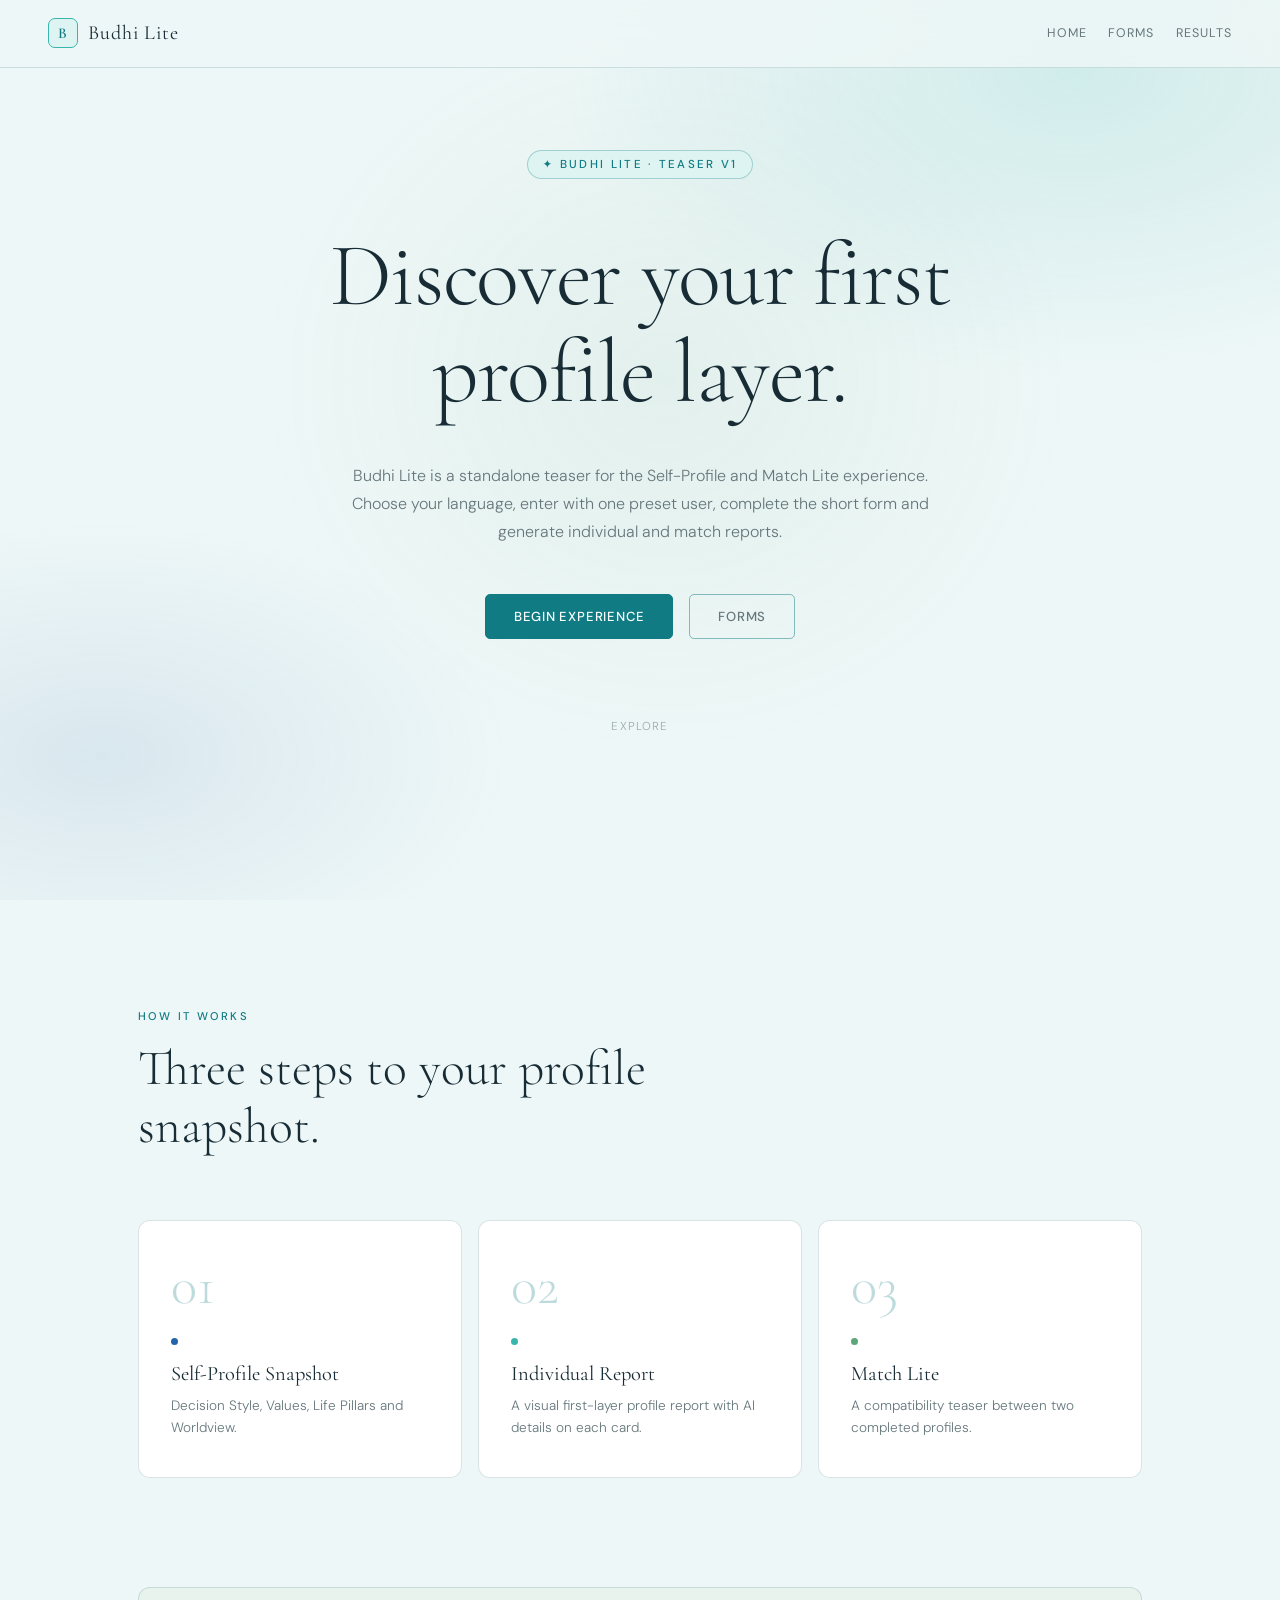
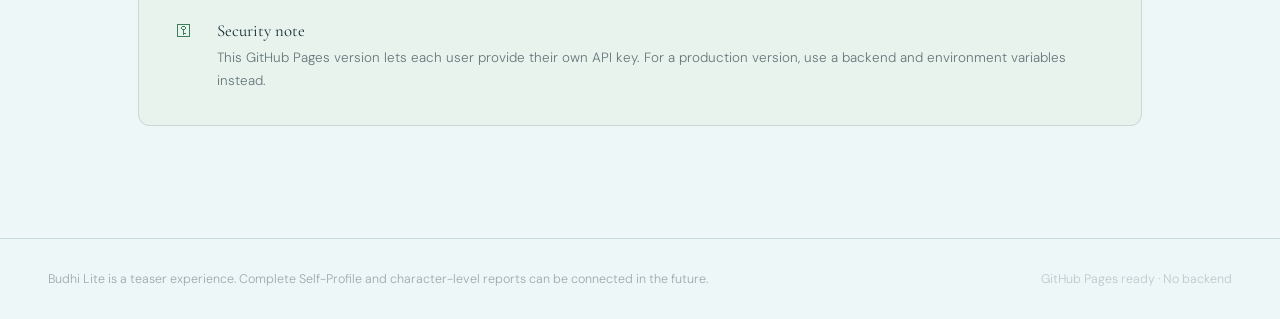
==== dashboard.html @ 40781c6e "Add files via upload" ====
<!DOCTYPE html>
<html lang="en">
<head>
  <meta charset="UTF-8" />
  <meta name="viewport" content="width=device-width, initial-scale=1.0" />
  <title>Budhi Lite | Dashboard</title>
  <link rel="preconnect" href="https://fonts.googleapis.com">
  <link rel="preconnect" href="https://fonts.gstatic.com" crossorigin>
  <link href="https://fonts.googleapis.com/css2?family=Cormorant+Garamond:ital,wght@0,300;0,400;0,600;1,300;1,400&family=DM+Sans:wght@300;400;500;600&display=swap" rel="stylesheet">
  <link rel="stylesheet" href="./css/styles.css" />
</head>
<body>
  <header class="topbar">
    <a class="brand" href="./dashboard.html"><span class="brand-mark">B</span><span>Budhi Lite</span></a>
    <nav class="nav">
      <span class="tag" data-session-user></span>
      <a href="./dashboard.html" data-i18n="dashboard">Dashboard</a>
      <a href="./forms.html" data-i18n="forms">Forms</a>
      <a href="./results.html" data-i18n="results">Results</a>
      <a href="./results.html#match" data-i18n="match">Match</a>
      <button class="btn" data-clear-key data-i18n="clearApiKeyShort">Clear key</button>
      <button class="btn" data-logout data-i18n="logout">Logout</button>
    </nav>
  </header>

  <main class="page">
    <section class="hero dashboard-hero">
      <div class="hero-top">
        <div>
          <div class="eyebrow">✦ Budhi Lite</div>
          <h1 data-i18n="dashboardTitle">Your logged area</h1>
          <p data-i18n="dashboardSubtitle">Start a new Profile Snapshot, review individual results, or generate a Match Lite with another completed profile.</p>
        </div>
        <aside class="hero-badge-card">
          <span class="badge-title" data-i18n="sessionStatus">Session</span>
          <strong id="dashboardUserName">—</strong>
          <span id="dashboardKeyState">—</span>
        </aside>
      </div>
    </section>

    <section class="dashboard-grid">
      <article class="dashboard-card primary-card">
        <div class="dashboard-card-top">
          <span class="dashboard-icon teal">◇</span>
          <span class="tiny-pill" data-i18n="firstStep">First step</span>
        </div>
        <h2 data-i18n="dashboardFormTitle">Answer the Snapshot Form</h2>
        <p data-i18n="dashboardFormText">Complete one question at a time and generate the deterministic first-layer profile.</p>
        <a class="btn primary" href="./forms.html" data-i18n="openForm">Open form</a>
      </article>

      <article class="dashboard-card">
        <div class="dashboard-card-top">
          <span class="dashboard-icon blue">◎</span>
          <span class="tiny-pill" id="profileStatusPill">—</span>
        </div>
        <h2 data-i18n="dashboardResultsTitle">Individual Results</h2>
        <p data-i18n="dashboardResultsText">View the user’s report and click the four main cards for AI details.</p>
        <a class="btn ghost" href="./results.html" data-i18n="openResults">Open results</a>
      </article>

      <article class="dashboard-card">
        <div class="dashboard-card-top">
          <span class="dashboard-icon green">↔</span>
          <span class="tiny-pill" data-i18n="requiresProfiles">Requires profiles</span>
        </div>
        <h2 data-i18n="dashboardMatchTitle">Match Lite</h2>
        <p data-i18n="dashboardMatchText">Compare the current user with another completed profile saved online.</p>
        <a class="btn ghost" href="./results.html#match" data-i18n="openMatch">Open match</a>
      </article>
    </section>

    <section class="note-section dashboard-note-section">
      <div class="note-card">
        <span class="note-icon">⚿</span>
        <div>
          <p class="note-title" data-i18n="dashboardNoteTitle">Session-based teaser</p>
          <p class="note-body" data-i18n="dashboardNoteBody">Profiles and matches are saved online in Supabase. The OpenAI API key, when provided, stays only in sessionStorage and is not saved with the profile.</p>
        </div>
      </div>
    </section>
  </main>

  <script src="./js/i18n.js"></script>
  <script src="./js/users.js"></script>
  <script src="./js/session.js"></script>
  <script src="./js/supabase_client.js"></script>
  <script src="./js/storage.js"></script>
  <script src="./js/dashboard.js"></script>
</body>
</html>
---- css/styles.css ----
/* Budhi Lite V1 — refined public teaser style
   Palette adapted from the reference layout using blue, green and turquoise tones. */

*, *::before, *::after { box-sizing: border-box; margin: 0; padding: 0; }

:root {
  --bg: #eef7f7;
  --bg-surface: #f7fbfb;
  --bg-card: #ffffff;

  --teal: #38b6ad;
  --teal-deep: #117b83;
  --teal-soft: #ddf4f2;

  --blue: #2364aa;
  --blue-deep: #123b68;
  --blue-soft: #e6f0fb;

  --green: #5ca67a;
  --green-deep: #3f7c5b;
  --green-soft: #e7f3ec;

  --amber: #c99a2e;
  --amber-deep: #91690f;
  --amber-soft: #fff4da;

  --text-main: #182c35;
  --text-muted: #66777c;
  --text-dim: #9aa9ad;

  --border: rgba(25, 88, 102, 0.16);
  --border-mid: rgba(17, 123, 131, 0.30);
  --border-strong: rgba(17, 123, 131, 0.48);

  --radius-sm: 8px;
  --radius: 12px;
  --radius-lg: 18px;
  --shadow-soft: 0 8px 30px rgba(18, 59, 104, 0.07);
  --shadow-card: 0 12px 42px rgba(18, 59, 104, 0.10);
}

html, body {
  min-height: 100%;
  background: var(--bg);
  color: var(--text-main);
  font-family: 'DM Sans', Inter, system-ui, -apple-system, BlinkMacSystemFont, "Segoe UI", sans-serif;
  font-weight: 300;
  overflow-x: hidden;
}

body::before {
  content: '';
  position: fixed;
  inset: 0;
  background:
    radial-gradient(ellipse 65% 55% at 84% 8%, rgba(56, 182, 173, 0.16) 0%, transparent 62%),
    radial-gradient(ellipse 55% 45% at 8% 84%, rgba(35, 100, 170, 0.10) 0%, transparent 58%),
    radial-gradient(ellipse 44% 58% at 52% 42%, rgba(92, 166, 122, 0.08) 0%, transparent 72%);
  pointer-events: none;
  z-index: 0;
}

body.modal-open { overflow: hidden; }

a { color: inherit; text-decoration: none; }
button, input, select { font: inherit; }
button { cursor: pointer; }

/* ────────────────────────────────
   Global layout
──────────────────────────────── */
.page {
  position: relative;
  z-index: 1;
  width: min(1120px, calc(100% - 40px));
  margin: 0 auto;
  padding: 6.6rem 0 4.5rem;
}

.topbar {
  position: fixed;
  top: 0;
  left: 0;
  right: 0;
  z-index: 100;
  display: flex;
  align-items: center;
  justify-content: space-between;
  gap: 1rem;
  padding: 1.15rem 3rem;
  background: rgba(238, 247, 247, 0.82);
  backdrop-filter: blur(20px);
  border-bottom: 0.5px solid var(--border);
}

.brand {
  display: flex;
  align-items: center;
  gap: 0.65rem;
  color: var(--text-main);
  font-family: 'Cormorant Garamond', Georgia, serif;
  font-size: 1.25rem;
  font-weight: 400;
  letter-spacing: 0.04em;
}

.brand-mark {
  width: 30px;
  height: 30px;
  border: 1px solid var(--teal);
  border-radius: 7px;
  display: grid;
  place-items: center;
  color: var(--teal-deep);
  background: var(--teal-soft);
  font-family: 'Cormorant Garamond', Georgia, serif;
  font-size: 0.94rem;
  font-weight: 600;
  flex: 0 0 auto;
}

.nav {
  display: flex;
  gap: 1.35rem;
  align-items: center;
  flex-wrap: wrap;
}

.nav a, .nav button {
  text-decoration: none;
  color: var(--text-muted);
  background: transparent;
  border: none;
  font-size: 0.78rem;
  font-weight: 400;
  letter-spacing: 0.08em;
  text-transform: uppercase;
  transition: color 0.2s ease;
}

.nav a:hover, .nav button:hover { color: var(--teal-deep); }

.nav .tag {
  border-color: var(--border-mid);
  background: var(--bg-card);
  color: var(--teal-deep);
}

/* ────────────────────────────────
   Buttons and controls
──────────────────────────────── */
.btn, .btn-primary, .btn-ghost {
  border-radius: 5px;
  border: 0.5px solid transparent;
  padding: 0.82rem 1.75rem;
  font-size: 0.82rem;
  font-weight: 500;
  letter-spacing: 0.06em;
  text-transform: uppercase;
  transition: transform 0.16s ease, background 0.2s ease, border-color 0.2s ease, color 0.2s ease;
}

.btn.primary, .btn-primary {
  background: var(--teal-deep);
  color: #fbffff;
  border-color: var(--teal-deep);
}

.btn.primary:hover, .btn-primary:hover {
  background: var(--teal);
  border-color: var(--teal);
  transform: translateY(-1px);
}

.btn.blue {
  background: var(--blue);
  color: #fff;
  border-color: var(--blue);
}

.btn.ghost, .btn-ghost, .btn:not(.primary):not(.blue) {
  background: transparent;
  color: var(--text-muted);
  border-color: var(--border-strong);
}

.btn.ghost:hover, .btn-ghost:hover, .btn:not(.primary):not(.blue):hover {
  border-color: var(--teal);
  color: var(--teal-deep);
}

.btn:disabled { opacity: 0.5; cursor: not-allowed; }

select, input[type="text"], input[type="password"] {
  width: 100%;
  background: var(--bg-surface);
  border: 0.5px solid var(--border);
  border-radius: 7px;
  color: var(--text-main);
  font-size: 0.88rem;
  font-weight: 300;
  padding: 0.78rem 0.92rem;
  outline: none;
  transition: border-color 0.2s ease, background 0.2s ease;
}

select:focus, input[type="text"]:focus, input[type="password"]:focus {
  border-color: var(--teal);
  background: #fff;
}

input::placeholder { color: var(--text-dim); }
select option { background: #fff; color: var(--text-main); }

.field { display: grid; gap: 0.55rem; }
.field label {
  color: var(--text-muted);
  font-size: 0.72rem;
  font-weight: 500;
  letter-spacing: 0.10em;
  text-transform: uppercase;
}

.api-label-row {
  display: flex;
  align-items: center;
  gap: 0.6rem;
  justify-content: space-between;
}

.actions-row, .footer-actions {
  display: flex;
  gap: 0.75rem;
  flex-wrap: wrap;
  align-items: center;
}
.align-end { justify-content: end; }
.hidden { display: none !important; }

/* ────────────────────────────────
   Home / landing
──────────────────────────────── */
.landing-hero {
  position: relative;
  z-index: 1;
  min-height: 100vh;
  display: flex;
  flex-direction: column;
  align-items: center;
  justify-content: center;
  text-align: center;
  padding: 8rem 2rem 6rem;
}

.eyebrow {
  display: inline-block;
  font-size: 0.72rem;
  font-weight: 500;
  letter-spacing: 0.20em;
  text-transform: uppercase;
  color: var(--teal-deep);
  background: var(--teal-soft);
  border: 0.5px solid var(--border-mid);
  padding: 0.36rem 0.92rem;
  border-radius: 999px;
  margin-bottom: 2.3rem;
}

.hero-title {
  font-family: 'Cormorant Garamond', Georgia, serif;
  font-size: clamp(3rem, 7vw, 5.6rem);
  font-weight: 300;
  line-height: 1.08;
  letter-spacing: -0.015em;
  color: var(--text-main);
  max-width: 860px;
}

.hero-title em { color: var(--teal-deep); font-style: italic; }

.hero-sub {
  margin: 1.8rem auto 0;
  font-size: 1rem;
  line-height: 1.75;
  color: var(--text-muted);
  max-width: 580px;
}

.hero-actions {
  margin-top: 3rem;
  display: flex;
  gap: 1rem;
  align-items: center;
  justify-content: center;
  flex-wrap: wrap;
}

.scroll-hint {
  margin-top: 5rem;
  display: flex;
  flex-direction: column;
  align-items: center;
  gap: 0.5rem;
  color: var(--text-dim);
  font-size: 0.72rem;
  letter-spacing: 0.1em;
  text-transform: uppercase;
}

.scroll-line {
  width: 0.5px;
  height: 40px;
  background: linear-gradient(to bottom, var(--teal), transparent);
  animation: scrollPulse 2s ease-in-out infinite;
}

.flow-section {
  position: relative;
  z-index: 1;
  padding: 6.8rem 3rem;
  max-width: 1100px;
  margin: 0 auto;
}

.section-label {
  font-size: 0.70rem;
  font-weight: 500;
  letter-spacing: 0.20em;
  text-transform: uppercase;
  color: var(--teal-deep);
  margin-bottom: 1rem;
}

.flow-heading {
  font-family: 'Cormorant Garamond', Georgia, serif;
  font-size: clamp(2.05rem, 4vw, 3.1rem);
  font-weight: 300;
  color: var(--text-main);
  max-width: 560px;
  line-height: 1.18;
  margin-bottom: 4rem;
}

.flow-grid {
  display: grid;
  grid-template-columns: repeat(3, 1fr);
  gap: 1rem;
}

.flow-card {
  background: var(--bg-card);
  border: 0.5px solid var(--border);
  border-radius: var(--radius);
  padding: 2.4rem 2rem;
  transition: border-color 0.25s ease, box-shadow 0.25s ease, transform 0.25s ease;
}

.flow-card:hover {
  border-color: var(--border-mid);
  box-shadow: var(--shadow-soft);
  transform: translateY(-2px);
}

.flow-number {
  font-family: 'Cormorant Garamond', Georgia, serif;
  font-size: 3.4rem;
  font-weight: 300;
  color: rgba(17, 123, 131, 0.28);
  line-height: 1;
  margin-bottom: 1.5rem;
  transition: color 0.25s ease;
}
.flow-card:hover .flow-number { color: var(--teal); }

.flow-dot { width: 7px; height: 7px; border-radius: 50%; margin-bottom: 1rem; }
.flow-dot.blue, .dot.blue, .blue { background: var(--blue); }
.flow-dot.teal, .dot.teal, .teal { background: var(--teal); }
.flow-dot.green, .dot.green, .green { background: var(--green); }
.flow-dot.amber, .dot.gold, .gold { background: var(--amber); }
.flow-dot.purple, .dot.purple, .purple { background: var(--teal-deep); }
.dot.navy, .navy { background: var(--blue-deep); }

.flow-title {
  font-family: 'Cormorant Garamond', Georgia, serif;
  font-size: 1.28rem;
  font-weight: 400;
  color: var(--text-main);
  margin-bottom: 0.6rem;
}

.flow-desc {
  color: var(--text-muted);
  font-size: 0.85rem;
  line-height: 1.6;
}

.note-section {
  position: relative;
  z-index: 1;
  padding: 0 3rem 7rem;
  max-width: 1100px;
  margin: 0 auto;
}

.note-card, .security-note {
  border: 0.5px solid var(--border);
  border-radius: var(--radius);
  padding: 2rem 2.3rem;
  display: flex;
  gap: 1.6rem;
  align-items: flex-start;
  background: var(--green-soft);
}

.security-note { margin-top: 1.6rem; display: block; }

.note-icon { color: var(--green-deep); flex: 0 0 auto; }
.note-title, .security-note strong {
  font-family: 'Cormorant Garamond', Georgia, serif;
  font-size: 1.05rem;
  font-weight: 400;
  color: var(--text-main);
  margin-bottom: 0.4rem;
  display: block;
}
.note-body, .security-note p {
  color: var(--text-muted);
  font-size: 0.84rem;
  line-height: 1.7;
}

.footer, .footer-note {
  position: relative;
  z-index: 1;
  border-top: 0.5px solid var(--border);
  padding: 2rem 3rem;
  display: flex;
  align-items: center;
  justify-content: space-between;
  color: var(--text-dim);
  font-size: 0.78rem;
  font-weight: 300;
}

.footer-note {
  width: min(1120px, calc(100% - 40px));
  margin: 2rem auto 0;
  justify-content: center;
  text-align: center;
}

/* ────────────────────────────────
   Modal / login
──────────────────────────────── */
.modal-overlay {
  position: fixed;
  inset: 0;
  z-index: 200;
  background: rgba(24, 44, 53, 0.35);
  backdrop-filter: blur(10px);
  display: flex;
  align-items: center;
  justify-content: center;
  padding: 2rem;
  opacity: 0;
  pointer-events: none;
  transition: opacity 0.3s ease;
}
.modal-overlay.open { opacity: 1; pointer-events: all; }

.modal {
  background: var(--bg-card);
  border: 0.5px solid var(--border-mid);
  border-radius: 16px;
  padding: 2.4rem;
  width: 100%;
  max-width: 500px;
  max-height: 90vh;
  overflow-y: auto;
  transform: translateY(16px) scale(0.98);
  transition: transform 0.3s ease;
  box-shadow: 0 24px 80px rgba(18, 59, 104, 0.22);
}
.modal-overlay.open .modal { transform: translateY(0) scale(1); }

.modal-header {
  display: flex;
  align-items: flex-start;
  justify-content: space-between;
  margin-bottom: 2rem;
  gap: 1rem;
}

.modal-title {
  font-family: 'Cormorant Garamond', Georgia, serif;
  font-size: 1.65rem;
  font-weight: 300;
  line-height: 1.2;
  color: var(--text-main);
}
.modal-subtitle { color: var(--text-muted); font-size: 0.8rem; margin-top: 0.3rem; }
.modal-close {
  background: none;
  border: none;
  color: var(--text-dim);
  font-size: 1.1rem;
  padding: 0.2rem 0.4rem;
  line-height: 1;
}
.modal-close:hover { color: var(--teal-deep); }
.modal-divider { height: 0.5px; background: var(--border); margin: 1.45rem 0; }
.modal-actions { display: flex; gap: 0.75rem; margin-top: 1.6rem; }
.modal-actions .btn-primary { flex: 1; }
.field-note, #loginStatus, .status-line {
  color: var(--text-dim);
  font-size: 0.73rem;
  line-height: 1.5;
  font-weight: 300;
}
.tiny-pill {
  display: inline-flex;
  align-items: center;
  padding: 0.18rem 0.55rem;
  border-radius: 999px;
  color: var(--blue-deep);
  background: var(--blue-soft);
  border: 0.5px solid rgba(35, 100, 170, 0.25);
  font-size: 0.63rem;
  font-weight: 500;
  letter-spacing: 0.06em;
  text-transform: uppercase;
}

/* ────────────────────────────────
   Internal hero/cards/grid
──────────────────────────────── */
.hero {
  position: relative;
  overflow: hidden;
  background: linear-gradient(135deg, rgba(17,123,131,0.95), rgba(18,59,104,0.97));
  color: #fff;
  border-radius: 18px;
  padding: 2.4rem;
  box-shadow: var(--shadow-card);
  border: 0.5px solid rgba(255,255,255,0.16);
}
.hero::after {
  content: '';
  position: absolute;
  width: 340px;
  height: 340px;
  right: -120px;
  top: -140px;
  background: rgba(255,255,255,0.09);
  border-radius: 50%;
}
.hero-top {
  position: relative;
  z-index: 1;
  display: flex;
  align-items: flex-start;
  justify-content: space-between;
  gap: 1.6rem;
}
.hero h1, h1 {
  font-family: 'Cormorant Garamond', Georgia, serif;
  font-size: clamp(2.45rem, 5vw, 4rem);
  font-weight: 300;
  line-height: 1.08;
  color: inherit;
  margin: 0.8rem 0 0.7rem;
}
.hero p { color: rgba(255,255,255,0.78); line-height: 1.65; max-width: 780px; }
.hero .eyebrow { background: rgba(255,255,255,0.13); color: rgba(255,255,255,0.9); border-color: rgba(255,255,255,0.18); margin-bottom: 0; }

.hero-badge-card, .score-card {
  min-width: 230px;
  background: rgba(255,255,255,0.96);
  color: var(--text-main);
  border-radius: 16px;
  padding: 1.3rem;
  box-shadow: 0 18px 42px rgba(0,0,0,0.16);
}
.hero-badge-card { display: grid; gap: 0.45rem; }
.hero-badge-card strong { color: var(--blue-deep); font-size: 1.05rem; }
.hero-badge-card span { color: var(--text-muted); font-size: 0.82rem; }
.hero-badge-card .badge-title { color: var(--teal-deep); font-size: 0.72rem; font-weight: 600; letter-spacing: 0.08em; text-transform: uppercase; }
.score-card { text-align: center; }
.score-number { font-family: 'Cormorant Garamond', Georgia, serif; font-size: 3.8rem; line-height: 1; color: var(--teal-deep); }
.score-label { color: var(--text-muted); font-size: 0.72rem; text-transform: uppercase; letter-spacing: 0.08em; }

.grid { display: grid; gap: 1rem; margin-top: 1.4rem; }
.grid.two { grid-template-columns: 1.2fr 0.8fr; }
.grid.equal-two { grid-template-columns: repeat(2, 1fr); }
.grid.three { grid-template-columns: repeat(3, 1fr); }
.grid.four { grid-template-columns: repeat(4, 1fr); }

.card {
  background: var(--bg-card);
  border: 0.5px solid var(--border);
  border-radius: var(--radius);
  padding: 1.6rem;
  box-shadow: var(--shadow-soft);
}
.compact-card { display: flex; align-items: center; justify-content: space-between; gap: 1rem; flex-wrap: wrap; }

.section-title {
  display: flex;
  align-items: center;
  gap: 0.75rem;
  margin: 0 0 1rem;
  font-family: 'Cormorant Garamond', Georgia, serif;
  font-size: 1.38rem;
  font-weight: 400;
  color: var(--text-main);
}
.icon {
  width: 38px;
  height: 38px;
  border-radius: 10px;
  display: grid;
  place-items: center;
  color: #fff;
  font-size: 1rem;
  flex: 0 0 auto;
}
.summary-text { font-size: 1rem; line-height: 1.7; color: #2f4750; }
.small { color: var(--text-muted); font-size: 0.86rem; line-height: 1.58; }
.mini-title {
  margin: 1.1rem 0 0.5rem;
  font-size: 0.72rem;
  color: var(--teal-deep);
  text-transform: uppercase;
  letter-spacing: 0.09em;
  font-weight: 600;
}

.tags { display: flex; flex-wrap: wrap; gap: 0.5rem; margin-top: 0.75rem; }
.tag {
  display: inline-flex;
  align-items: center;
  padding: 0.43rem 0.68rem;
  border-radius: 999px;
  background: var(--bg-card);
  border: 0.5px solid var(--border);
  color: #355159;
  font-size: 0.78rem;
}

.dimension { position: relative; overflow: hidden; padding-top: 1.9rem; }
.dimension::before { content: ''; position: absolute; inset: 0 0 auto; height: 5px; }
.dimension.blue-line::before { background: var(--blue); }
.dimension.gold-line::before { background: var(--amber); }
.dimension.green-line::before { background: var(--green); }
.dimension.purple-line::before { background: var(--teal); }
.dimension.navy-line::before { background: var(--blue-deep); }

.metric { display: flex; align-items: center; justify-content: space-between; gap: 0.8rem; margin: 0.8rem 0 0.9rem; }
.metric-label { color: var(--text-muted); font-size: 0.72rem; text-transform: uppercase; letter-spacing: 0.08em; }
.metric-value { color: var(--teal-deep); font-weight: 600; }
.bar { height: 8px; background: #e8eff2; border-radius: 999px; overflow: hidden; margin: 0.75rem 0 1rem; }
.fill { height: 100%; border-radius: inherit; }
.fill.blue { background: var(--blue); }
.fill.gold { background: var(--amber); }
.fill.green { background: var(--green); }
.fill.purple { background: var(--teal); }
.fill.navy { background: var(--blue-deep); }

.quote {
  border-left: 4px solid var(--teal);
  padding: 1rem 1.1rem;
  border-radius: 0 var(--radius) var(--radius) 0;
  background: var(--teal-soft);
  color: #29464e;
  line-height: 1.65;
  margin: 0;
}

.list { display: grid; gap: 0.75rem; }
.item {
  display: grid;
  grid-template-columns: auto 1fr;
  gap: 0.75rem;
  padding: 0.95rem;
  border-radius: var(--radius);
  background: var(--bg-surface);
  border: 0.5px solid var(--border);
}
.dot { width: 9px; height: 9px; margin-top: 0.45rem; border-radius: 50%; }
.item strong { display: block; margin-bottom: 0.24rem; color: var(--text-main); font-weight: 500; }
.item span { color: var(--text-muted); font-size: 0.84rem; line-height: 1.48; }

/* Forms */
.form-card { display: grid; gap: 1rem; }
.question {
  padding: 1.6rem;
  border: 0.5px solid var(--border);
  border-radius: var(--radius);
  background: var(--bg-card);
  box-shadow: var(--shadow-soft);
  margin-bottom: 1rem;
}
.question h3 {
  font-family: 'Cormorant Garamond', Georgia, serif;
  color: var(--text-main);
  font-size: 1.34rem;
  font-weight: 400;
  margin: 0 0 1rem;
}
.question-help { margin: -0.45rem 0 0.9rem; color: var(--text-muted); font-size: 0.82rem; }
.options { display: grid; gap: 0.65rem; }
.option {
  display: flex;
  gap: 0.72rem;
  align-items: flex-start;
  padding: 0.92rem 1rem;
  border-radius: var(--radius-sm);
  border: 0.5px solid var(--border);
  background: var(--bg-surface);
  cursor: pointer;
  transition: border-color 0.16s ease, background 0.16s ease, transform 0.16s ease;
}
.option:hover { border-color: var(--border-mid); background: #fff; transform: translateY(-1px); }
.option input { margin-top: 0.2rem; accent-color: var(--teal-deep); }
.sticky-submit {
  position: sticky;
  bottom: 1rem;
  display: flex;
  align-items: center;
  justify-content: space-between;
  gap: 1rem;
  flex-wrap: wrap;
  border-color: var(--border-mid);
}

/* Tabs/results */
.tabs { display: flex; gap: 0.7rem; flex-wrap: wrap; }
.tab {
  border: 0.5px solid var(--border-strong);
  background: transparent;
  border-radius: 999px;
  padding: 0.74rem 1rem;
  color: var(--text-muted);
  font-size: 0.78rem;
  font-weight: 500;
  letter-spacing: 0.06em;
  text-transform: uppercase;
}
.tab.active { background: var(--teal-deep); color: #fff; border-color: var(--teal-deep); }
.key-state .missing { color: var(--amber-deep); }
.character-card { background: linear-gradient(135deg, #fff, var(--blue-soft)); }
.empty-state { margin-top: 1.4rem; text-align: center; }

/* AI card + modal */
.ai-clickable {
  cursor: pointer;
  position: relative;
  transition: transform 0.18s ease, box-shadow 0.18s ease, border-color 0.18s ease;
}
.ai-clickable:hover {
  transform: translateY(-4px);
  box-shadow: 0 18px 42px rgba(18, 59, 104, 0.13);
  border-color: var(--border-mid);
}
.ai-clickable:focus { outline: 3px solid rgba(56, 182, 173, 0.25); outline-offset: 3px; }
.ai-cta {
  position: absolute;
  right: 0.9rem;
  top: 0.9rem;
  padding: 0.42rem 0.62rem;
  border-radius: 999px;
  background: rgba(18, 59, 104, 0.92);
  color: #fff;
  font-size: 0.70rem;
  font-weight: 500;
  letter-spacing: 0.02em;
  opacity: 0;
  transform: translateY(-5px);
  pointer-events: none;
  transition: opacity 0.18s ease, transform 0.18s ease;
  z-index: 3;
}
.ai-clickable:hover .ai-cta, .ai-clickable:focus .ai-cta { opacity: 1; transform: translateY(0); }

.ai-modal {
  position: fixed;
  inset: 0;
  display: none;
  align-items: center;
  justify-content: center;
  padding: 1.6rem;
  background: rgba(24, 44, 53, 0.52);
  backdrop-filter: blur(8px);
  z-index: 999;
}
.ai-modal.is-open { display: flex; }
.ai-modal-panel {
  width: min(760px, 100%);
  max-height: 90vh;
  overflow: auto;
  background: #fff;
  border-radius: 18px;
  box-shadow: 0 28px 90px rgba(0,0,0,0.26);
  animation: modalIn 0.18s ease;
}
.ai-modal-header {
  display: flex;
  align-items: flex-start;
  justify-content: space-between;
  gap: 1.1rem;
  padding: 1.6rem 1.8rem;
  color: #fff;
  background: linear-gradient(135deg, var(--teal-deep), var(--blue-deep));
  border-radius: 18px 18px 0 0;
}
.ai-modal-kicker { margin: 0 0 0.45rem; font-size: 0.70rem; text-transform: uppercase; letter-spacing: 0.08em; color: rgba(255,255,255,0.72); font-weight: 500; }
.ai-modal-title { margin: 0; font-family: 'Cormorant Garamond', Georgia, serif; font-size: 2rem; font-weight: 300; }
.ai-modal-close {
  width: 38px;
  height: 38px;
  border: none;
  border-radius: 10px;
  background: rgba(255,255,255,0.15);
  color: #fff;
  font-size: 1.4rem;
}
.ai-modal-body { padding: 1.7rem; display: grid; gap: 1rem; }
.ai-modal-section { padding: 1.15rem; border: 0.5px solid var(--border); border-radius: var(--radius); background: var(--bg-surface); }
.ai-modal-section h3 { margin: 0 0 0.7rem; color: var(--teal-deep); font-size: 0.72rem; text-transform: uppercase; letter-spacing: 0.08em; }
.ai-modal-section p, .ai-modal-section ul { color: #29464e; line-height: 1.62; font-size: 0.92rem; }
.ai-modal-section ul { padding-left: 1.2rem; }
.ai-modal-section li + li { margin-top: 0.5rem; }
.modal-footnote { color: var(--text-dim); font-size: 0.78rem; }

.loader {
  display: inline-block;
  width: 16px;
  height: 16px;
  border: 2px solid rgba(17,123,131,0.24);
  border-top-color: var(--teal-deep);
  border-radius: 50%;
  animation: spin 0.7s linear infinite;
  vertical-align: -3px;
  margin-right: 0.45rem;
}

@keyframes modalIn { from { opacity: 0; transform: translateY(12px) scale(0.98); } to { opacity: 1; transform: translateY(0) scale(1); } }
@keyframes spin { to { transform: rotate(360deg); } }
@keyframes scrollPulse { 0%, 100% { opacity: 0.28; } 50% { opacity: 0.9; } }

/* ────────────────────────────────
   Responsive
──────────────────────────────── */
@media (max-width: 960px) {
  .grid.two, .grid.equal-two, .grid.three, .grid.four, .flow-grid { grid-template-columns: 1fr; }
  .hero-top { flex-direction: column; }
  .score-card, .hero-badge-card { width: 100%; min-width: 0; }
}

@media (max-width: 768px) {
  .topbar { padding: 1rem 1.4rem; }
  .nav { gap: 0.8rem; }
  .nav a { display: none; }
  .page { width: min(100% - 28px, 1120px); padding-top: 5.6rem; }
  .landing-hero { padding: 7rem 1.4rem 4rem; }
  .flow-section, .note-section { padding-left: 1.4rem; padding-right: 1.4rem; }
  .footer { flex-direction: column; gap: 0.5rem; text-align: center; padding: 1.6rem 1.4rem; }
  .modal { padding: 1.75rem 1.45rem; }
  .modal-actions { flex-direction: column; }
  .sticky-submit { position: static; }
}

/* ────────────────────────────────
   Dashboard logged area
──────────────────────────────── */
.dashboard-grid {
  display: grid;
  grid-template-columns: repeat(3, 1fr);
  gap: 1rem;
  margin-top: 1.4rem;
}

.dashboard-card {
  background: var(--bg-card);
  border: 0.5px solid var(--border);
  border-radius: var(--radius);
  padding: 2rem;
  min-height: 270px;
  display: flex;
  flex-direction: column;
  gap: 1rem;
  box-shadow: var(--shadow-soft);
  transition: transform 0.22s ease, border-color 0.22s ease, box-shadow 0.22s ease;
}

.dashboard-card:hover {
  transform: translateY(-3px);
  border-color: var(--border-mid);
  box-shadow: var(--shadow-card);
}

.dashboard-card.primary-card {
  background: linear-gradient(145deg, #fff, var(--teal-soft));
  border-color: var(--border-mid);
}

.dashboard-card-top {
  display: flex;
  justify-content: space-between;
  align-items: center;
  gap: 0.8rem;
}

.dashboard-icon {
  width: 42px;
  height: 42px;
  border-radius: 12px;
  display: grid;
  place-items: center;
  color: #fff;
  font-size: 1.15rem;
}

.dashboard-card h2 {
  font-family: 'Cormorant Garamond', Georgia, serif;
  font-size: 1.75rem;
  font-weight: 300;
  line-height: 1.15;
  color: var(--text-main);
}

.dashboard-card p {
  color: var(--text-muted);
  line-height: 1.7;
  font-size: 0.92rem;
  flex: 1;
}

.dashboard-note-section {
  padding: 1.4rem 0 0;
}

/* ────────────────────────────────
   One-question form wizard
──────────────────────────────── */
.form-page .slim-hero {
  padding: 2.1rem 2.3rem;
}

.form-wizard {
  margin-top: 1.4rem;
}

.wizard-card {
  background: rgba(255,255,255,0.88);
  border: 0.5px solid var(--border);
  border-radius: 18px;
  box-shadow: var(--shadow-card);
  padding: 1.8rem;
}

.wizard-head {
  display: flex;
  align-items: flex-start;
  justify-content: space-between;
  gap: 1rem;
  margin-bottom: 1rem;
}

.wizard-head .section-label {
  margin-bottom: 0.35rem;
}

.wizard-head h2 {
  font-family: 'Cormorant Garamond', Georgia, serif;
  font-size: clamp(1.65rem, 3vw, 2.35rem);
  font-weight: 300;
  color: var(--text-main);
}

#answerStatus.ready {
  color: var(--green-deep);
  background: var(--green-soft);
  border-color: rgba(92,166,122,0.35);
}

.progress-track {
  width: 100%;
  height: 7px;
  border-radius: 999px;
  background: #e5eff1;
  overflow: hidden;
  margin-bottom: 1.2rem;
}

.progress-fill {
  height: 100%;
  width: 0%;
  border-radius: inherit;
  background: linear-gradient(90deg, var(--teal), var(--blue));
  transition: width 0.22s ease;
}

.question-stage {
  min-height: 470px;
}

.wizard-question {
  margin-bottom: 0;
  padding: 0;
  border: none;
  box-shadow: none;
  background: transparent;
}

.question-kicker {
  display: inline-flex;
  align-items: center;
  justify-content: center;
  margin-bottom: 0.7rem;
  padding: 0.26rem 0.62rem;
  border-radius: 999px;
  border: 0.5px solid var(--border-mid);
  background: var(--teal-soft);
  color: var(--teal-deep);
  font-size: 0.68rem;
  font-weight: 600;
  letter-spacing: 0.08em;
  text-transform: uppercase;
}

.wizard-question h3 {
  font-size: clamp(1.55rem, 2.8vw, 2.35rem);
  line-height: 1.16;
  max-width: 980px;
  margin-bottom: 0.7rem;
}

.wizard-question .question-help {
  margin: 0 0 1.1rem;
  color: var(--text-muted);
  font-size: 0.88rem;
}

.options-scroll {
  max-height: min(430px, 54vh);
  overflow-y: auto;
  padding: 0.15rem 0.3rem 0.2rem 0.05rem;
  scrollbar-width: thin;
  scrollbar-color: var(--teal) #e6f0f1;
}

.options-scroll::-webkit-scrollbar { width: 9px; }
.options-scroll::-webkit-scrollbar-track { background: #e6f0f1; border-radius: 999px; }
.options-scroll::-webkit-scrollbar-thumb { background: var(--teal); border-radius: 999px; }

.options-compact {
  display: grid;
  grid-template-columns: repeat(auto-fit, minmax(210px, 1fr));
  gap: 0.72rem;
  align-items: stretch;
}

.option-card {
  display: grid;
  grid-template-columns: auto 1fr;
  align-items: start;
  gap: 0.72rem;
  min-height: 74px;
  padding: 0.92rem 1rem;
  border-radius: 13px;
  border: 0.5px solid var(--border);
  background: var(--bg-surface);
  cursor: pointer;
  transition: background 0.16s ease, border-color 0.16s ease, transform 0.16s ease, box-shadow 0.16s ease;
}

.option-card:hover {
  border-color: var(--border-mid);
  background: #fff;
  transform: translateY(-1px);
  box-shadow: 0 8px 24px rgba(18,59,104,0.07);
}

.option-card input {
  position: absolute;
  opacity: 0;
  pointer-events: none;
}

.option-marker {
  width: 19px;
  height: 19px;
  border-radius: 6px;
  border: 1px solid var(--border-strong);
  background: #fff;
  margin-top: 0.1rem;
  position: relative;
  flex: 0 0 auto;
}

.option-card input[type="radio"] + .option-marker {
  border-radius: 50%;
}

.option-card input:checked + .option-marker {
  border-color: var(--teal-deep);
  background: var(--teal-deep);
}

.option-card input:checked + .option-marker::after {
  content: '';
  position: absolute;
  inset: 4px;
  border-radius: inherit;
  background: #fff;
}

.option-card:has(input:checked) {
  background: var(--teal-soft);
  border-color: var(--teal);
  box-shadow: 0 10px 26px rgba(17,123,131,0.10);
}

.option-text {
  color: #29464e;
  line-height: 1.45;
  font-size: 0.92rem;
}

.wizard-actions {
  margin-top: 1.4rem;
  padding-top: 1rem;
  border-top: 0.5px solid var(--border);
  display: grid;
  grid-template-columns: auto 1fr auto;
  align-items: center;
  gap: 1rem;
}

.wizard-actions .status-line {
  text-align: center;
  color: var(--text-muted);
}

@media (max-width: 960px) {
  .dashboard-grid { grid-template-columns: 1fr; }
}

@media (max-width: 768px) {
  .wizard-card { padding: 1.25rem; }
  .wizard-head { flex-direction: column; }
  .question-stage { min-height: 0; }
  .options-scroll { max-height: 50vh; }
  .options-compact { grid-template-columns: 1fr; }
  .wizard-actions { grid-template-columns: 1fr; }
  .wizard-actions .status-line { order: -1; text-align: left; }
}
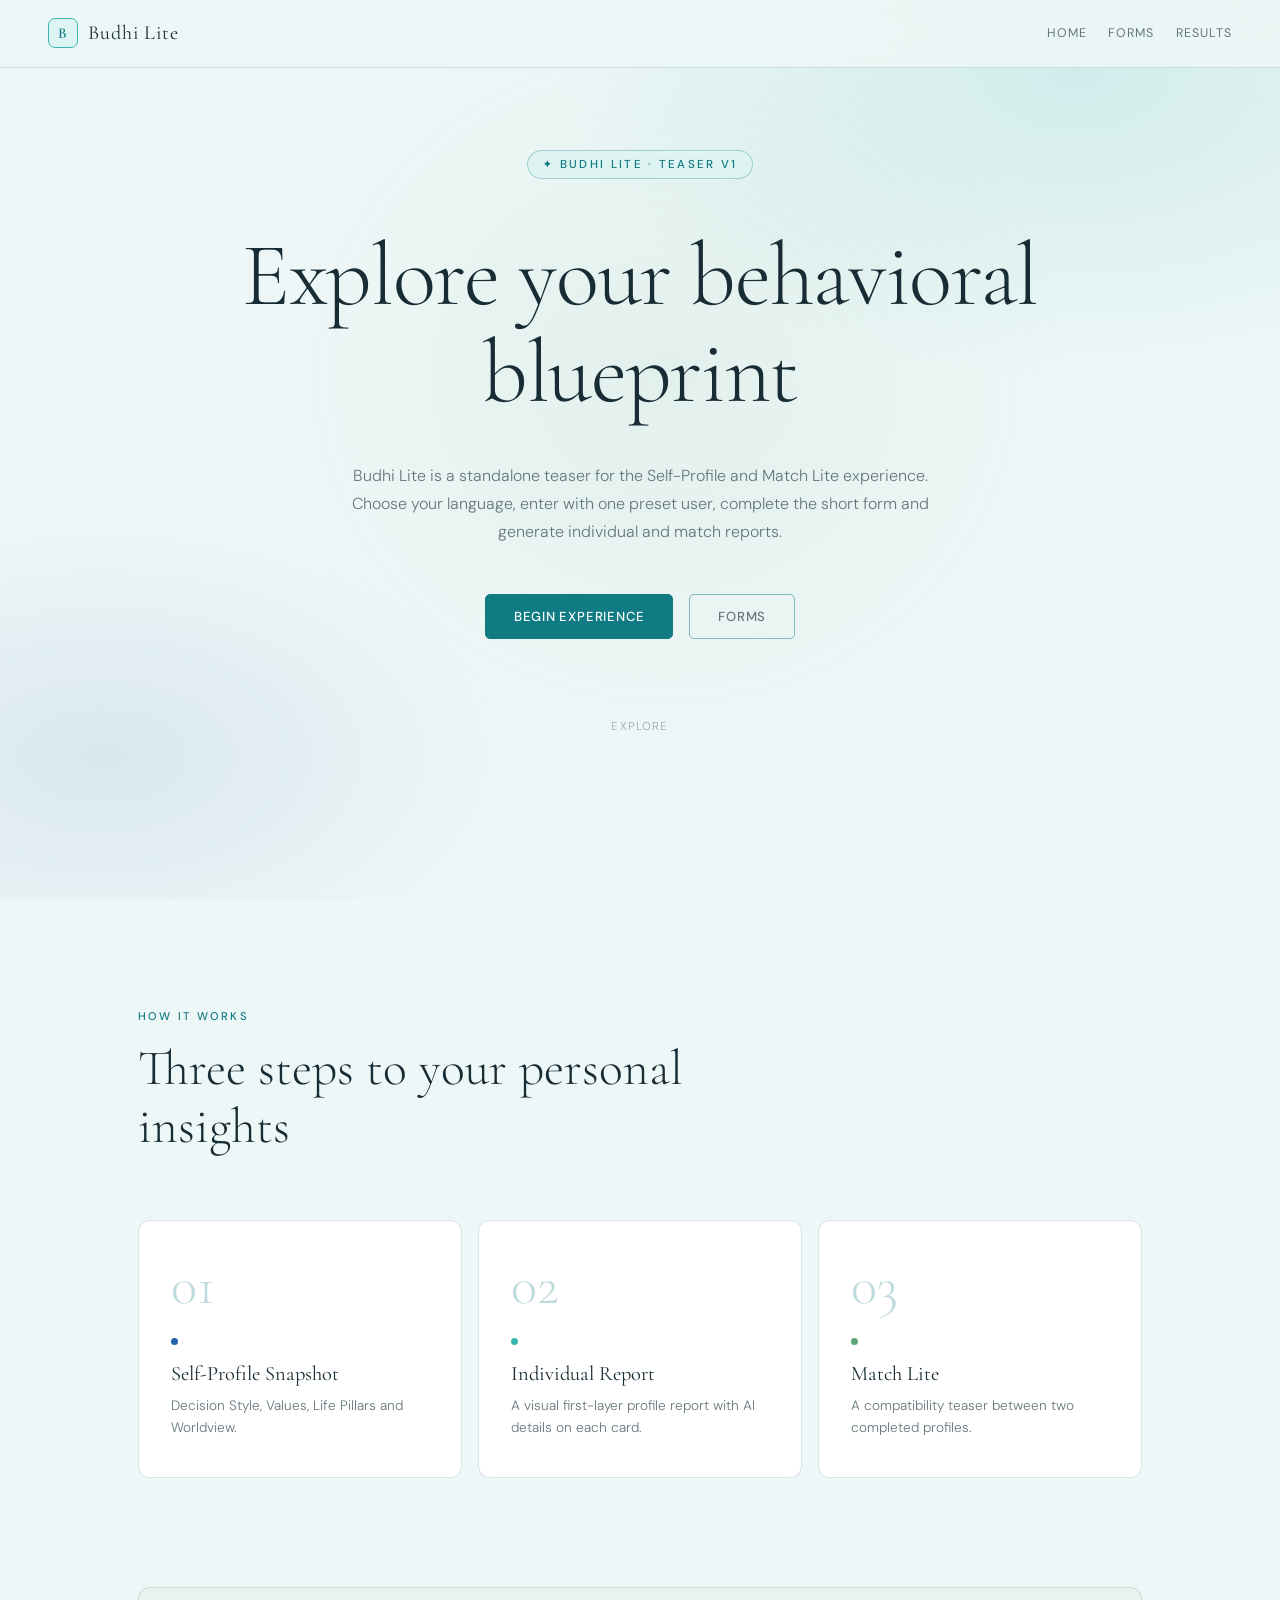
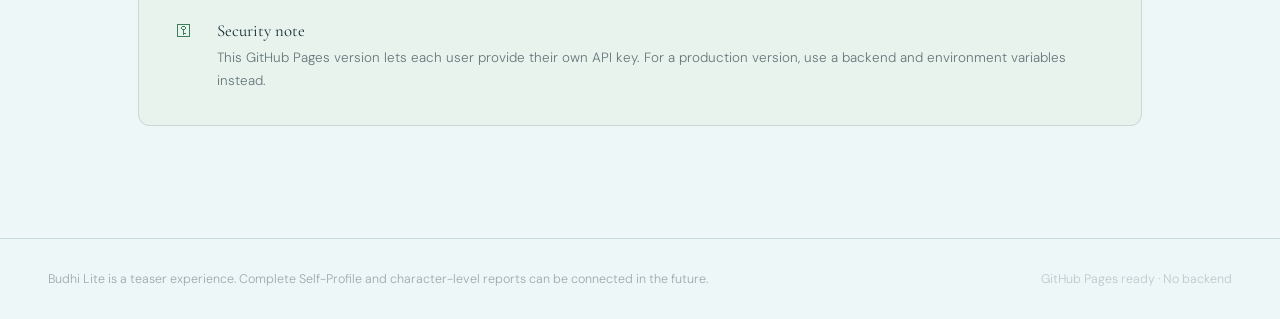
==== commit 17c0d83b: "Update dashboard.html" ====
--- a/dashboard.html
+++ b/dashboard.html
@@ -28,7 +28,7 @@
       <div class="hero-top">
         <div>
           <div class="eyebrow">✦ Budhi Lite</div>
-          <h1 data-i18n="dashboardTitle">Your logged area</h1>
+          <h1 data-i18n="dashboardTitle">Budhi Space</h1>
           <p data-i18n="dashboardSubtitle">Start a new Profile Snapshot, review individual results, or generate a Match Lite with another completed profile.</p>
         </div>
         <aside class="hero-badge-card">
@@ -45,7 +45,7 @@
           <span class="dashboard-icon teal">◇</span>
           <span class="tiny-pill" data-i18n="firstStep">First step</span>
         </div>
-        <h2 data-i18n="dashboardFormTitle">Answer the Snapshot Form</h2>
+        <h2 data-i18n="dashboardFormTitle">Begin your self-profile snapshot</h2>
         <p data-i18n="dashboardFormText">Complete one question at a time and generate the deterministic first-layer profile.</p>
         <a class="btn primary" href="./forms.html" data-i18n="openForm">Open form</a>
       </article>
@@ -56,7 +56,7 @@
           <span class="tiny-pill" id="profileStatusPill">—</span>
         </div>
         <h2 data-i18n="dashboardResultsTitle">Individual Results</h2>
-        <p data-i18n="dashboardResultsText">View the user’s report and click the four main cards for AI details.</p>
+        <p data-i18n="dashboardResultsText">Explore your report and insights.</p>
         <a class="btn ghost" href="./results.html" data-i18n="openResults">Open results</a>
       </article>
 
@@ -66,7 +66,7 @@
           <span class="tiny-pill" data-i18n="requiresProfiles">Requires profiles</span>
         </div>
         <h2 data-i18n="dashboardMatchTitle">Match Lite</h2>
-        <p data-i18n="dashboardMatchText">Compare the current user with another completed profile saved online.</p>
+        <p data-i18n="dashboardMatchText">Discover how you connect with someone else.</p>
         <a class="btn ghost" href="./results.html#match" data-i18n="openMatch">Open match</a>
       </article>
     </section>
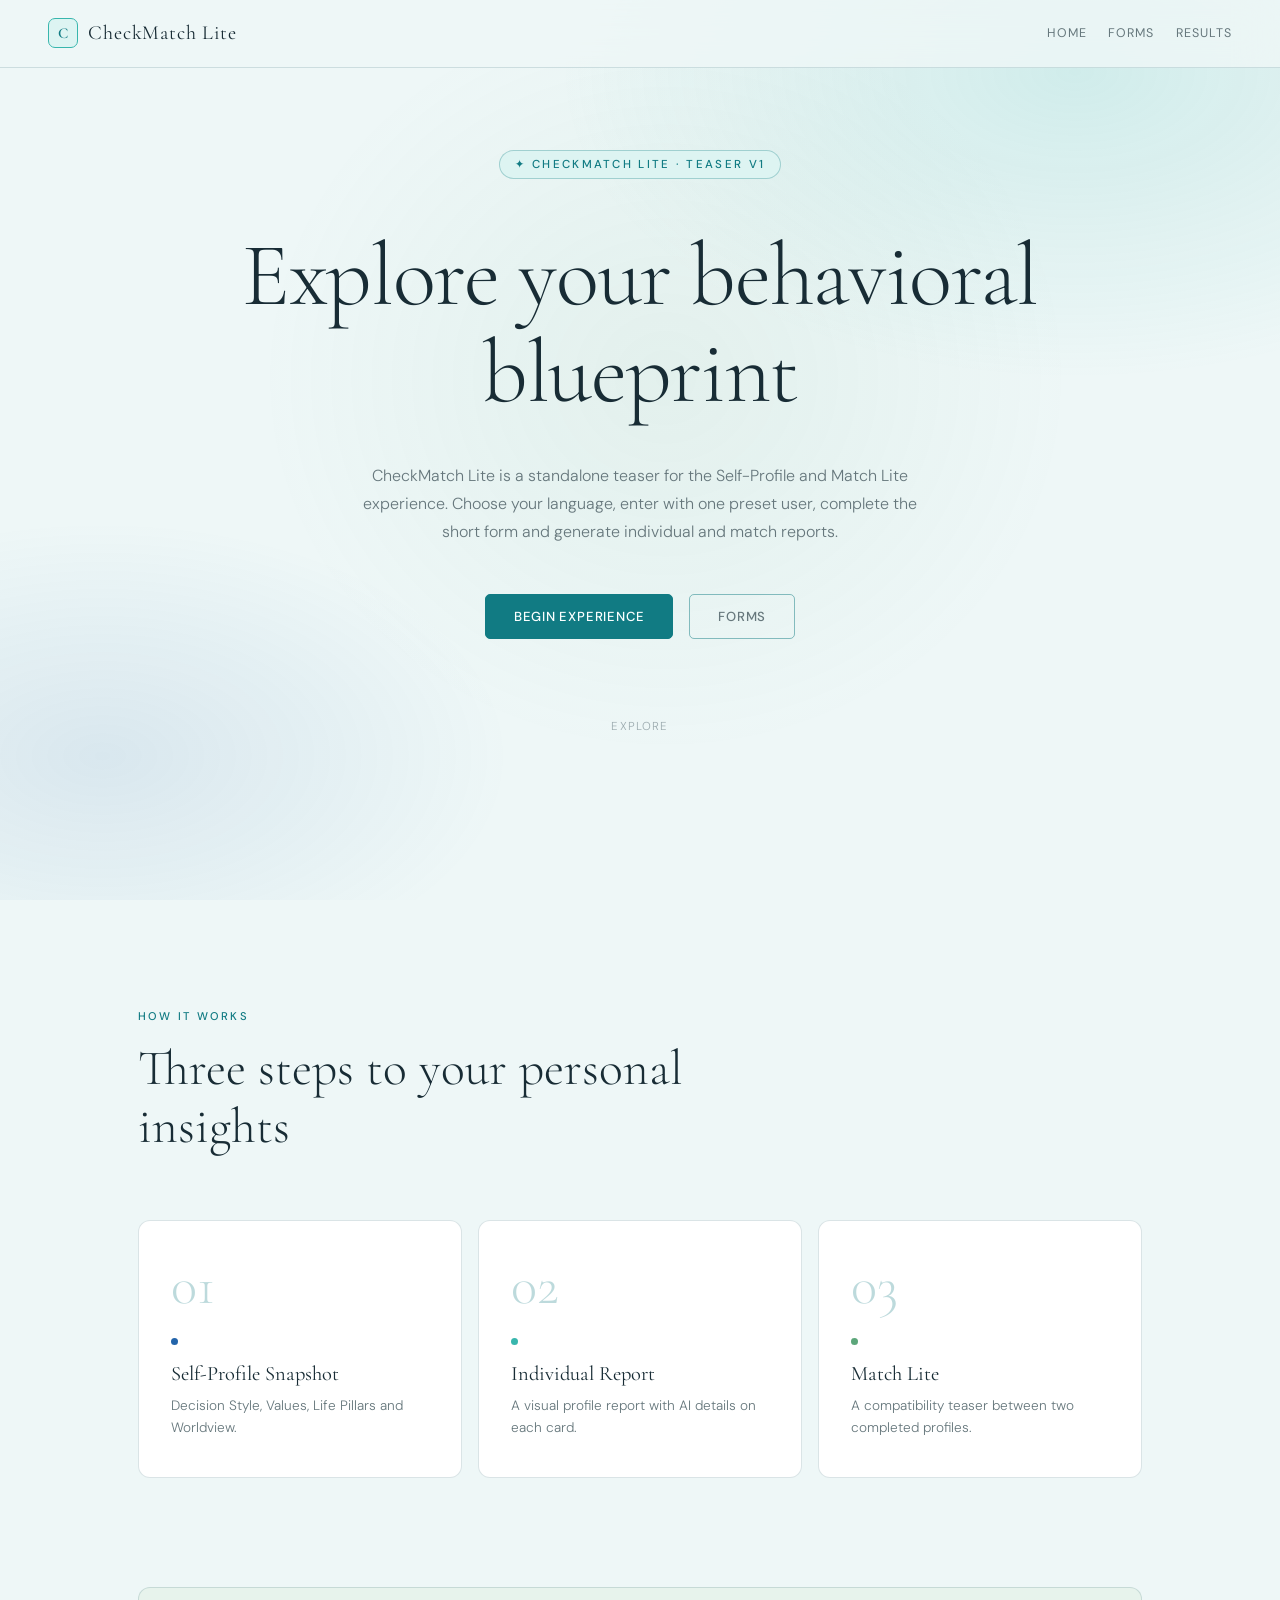
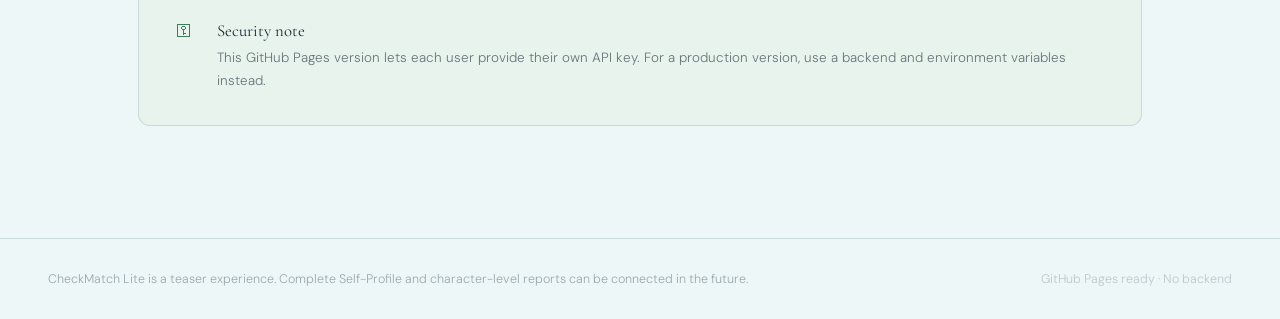
==== commit 4d5d1d69: "Add files via upload" ====
--- a/dashboard.html
+++ b/dashboard.html
@@ -3,7 +3,7 @@
 <head>
   <meta charset="UTF-8" />
   <meta name="viewport" content="width=device-width, initial-scale=1.0" />
-  <title>Budhi Lite | Dashboard</title>
+  <title>CheckMatch Lite | Dashboard</title>
   <link rel="preconnect" href="https://fonts.googleapis.com">
   <link rel="preconnect" href="https://fonts.gstatic.com" crossorigin>
   <link href="https://fonts.googleapis.com/css2?family=Cormorant+Garamond:ital,wght@0,300;0,400;0,600;1,300;1,400&family=DM+Sans:wght@300;400;500;600&display=swap" rel="stylesheet">
@@ -11,7 +11,7 @@
 </head>
 <body>
   <header class="topbar">
-    <a class="brand" href="./dashboard.html"><span class="brand-mark">B</span><span>Budhi Lite</span></a>
+    <a class="brand" href="./dashboard.html"><span class="brand-mark">C</span><span>CheckMatch Lite</span></a>
     <nav class="nav">
       <span class="tag" data-session-user></span>
       <a href="./dashboard.html" data-i18n="dashboard">Dashboard</a>
@@ -27,8 +27,8 @@
     <section class="hero dashboard-hero">
       <div class="hero-top">
         <div>
-          <div class="eyebrow">✦ Budhi Lite</div>
-          <h1 data-i18n="dashboardTitle">Budhi Space</h1>
+          <div class="eyebrow">✦ CheckMatch Lite</div>
+          <h1 data-i18n="dashboardTitle">CheckMatch Lite</h1>
           <p data-i18n="dashboardSubtitle">Start a new Profile Snapshot, review individual results, or generate a Match Lite with another completed profile.</p>
         </div>
         <aside class="hero-badge-card">
--- a/css/styles.css
+++ b/css/styles.css
@@ -1,4 +1,4 @@
-/* Budhi Lite V1 — refined public teaser style
+/* CheckMatch Lite V1 — refined public teaser style
    Palette adapted from the reference layout using blue, green and turquoise tones. */
 
 *, *::before, *::after { box-sizing: border-box; margin: 0; padding: 0; }
@@ -1128,12 +1128,42 @@
   font-size: 0.92rem;
 }
 
+.free-text-wrap {
+  max-width: 880px;
+}
+
+.free-text-answer {
+  width: 100%;
+  min-height: 180px;
+  resize: vertical;
+  padding: 1rem 1.05rem;
+  border: 0.5px solid var(--border-mid);
+  border-radius: 14px;
+  background: var(--bg-surface);
+  color: var(--text-main);
+  font: inherit;
+  line-height: 1.65;
+  outline: none;
+  transition: border-color 0.16s ease, box-shadow 0.16s ease, background 0.16s ease;
+}
+
+.free-text-answer:focus {
+  border-color: var(--teal);
+  background: #fff;
+  box-shadow: 0 0 0 4px rgba(17,123,131,0.10);
+}
+
+.free-text-answer::placeholder {
+  color: var(--text-muted);
+  opacity: 0.72;
+}
+
 .wizard-actions {
   margin-top: 1.4rem;
   padding-top: 1rem;
   border-top: 0.5px solid var(--border);
   display: grid;
-  grid-template-columns: auto 1fr auto;
+  grid-template-columns: auto 1fr auto auto;
   align-items: center;
   gap: 1rem;
 }
@@ -1141,6 +1171,10 @@
 .wizard-actions .status-line {
   text-align: center;
   color: var(--text-muted);
+}
+
+.wizard-actions [hidden] {
+  display: none;
 }
 
 @media (max-width: 960px) {
@@ -1156,3 +1190,474 @@
   .wizard-actions { grid-template-columns: 1fr; }
   .wizard-actions .status-line { order: -1; text-align: left; }
 }
+
+
+/* ────────────────────────────────
+   Personalized report page
+──────────────────────────────── */
+.report-cta-card {
+  margin-top: 1.4rem;
+  display: flex;
+  align-items: center;
+  justify-content: space-between;
+  gap: 1.5rem;
+  border-color: var(--border-mid);
+  background:
+    linear-gradient(135deg, rgba(56,182,173,0.10), rgba(255,255,255,0.92)),
+    var(--bg-card);
+}
+
+.report-cta-card .section-title { margin-bottom: 0.35rem; }
+
+.report-page {
+  width: min(1080px, calc(100% - 40px));
+}
+
+.report-loading-card {
+  min-height: 240px;
+  display: grid;
+  place-items: center;
+  text-align: center;
+  gap: 1rem;
+}
+
+.report-hero {
+  background: linear-gradient(135deg, var(--blue-deep), var(--teal-deep));
+  color: #fff;
+  border-radius: 24px;
+  padding: 2.7rem;
+  box-shadow: var(--shadow-card);
+  display: flex;
+  align-items: flex-start;
+  justify-content: space-between;
+  gap: 2rem;
+  position: relative;
+  overflow: hidden;
+}
+
+.report-hero::after {
+  content: "";
+  position: absolute;
+  width: 320px;
+  height: 320px;
+  right: -120px;
+  top: -140px;
+  border-radius: 50%;
+  background: rgba(255,255,255,0.12);
+}
+
+.report-hero > * { position: relative; z-index: 1; }
+
+.report-hero h1 {
+  font-family: 'Cormorant Garamond', Georgia, serif;
+  font-size: clamp(2.4rem, 5vw, 4.4rem);
+  font-weight: 300;
+  line-height: 1.05;
+  letter-spacing: -0.02em;
+  margin-bottom: 1rem;
+}
+
+.report-hero p {
+  max-width: 680px;
+  color: rgba(255,255,255,0.78);
+  line-height: 1.75;
+  font-size: 1rem;
+}
+
+.report-hero .eyebrow {
+  color: #ffffff;
+  background: rgba(255,255,255,0.14);
+  border-color: rgba(255,255,255,0.18);
+  margin-bottom: 1.4rem;
+}
+
+.report-actions {
+  display: flex;
+  gap: 0.8rem;
+  flex-wrap: wrap;
+  justify-content: flex-end;
+}
+
+.report-actions .btn.ghost {
+  color: #fff;
+  border-color: rgba(255,255,255,0.42);
+}
+
+.report-section {
+  margin-top: 1.6rem;
+}
+
+.report-grid {
+  margin-top: 1.4rem;
+}
+
+.report-description-card,
+.report-cross-card,
+.report-insight-card {
+  border-color: var(--border-mid);
+}
+
+.report-description-card .summary-text,
+.report-cross-card .summary-text {
+  line-height: 1.85;
+}
+
+.report-list {
+  list-style: none;
+  display: grid;
+  gap: 0.75rem;
+  margin-top: 1rem;
+}
+
+.report-list li {
+  position: relative;
+  padding: 0.82rem 0.95rem 0.82rem 2.05rem;
+  border: 0.5px solid var(--border);
+  border-radius: var(--radius);
+  background: var(--bg-surface);
+  color: var(--text-muted);
+  line-height: 1.55;
+  font-size: 0.9rem;
+}
+
+.report-list li::before {
+  content: "•";
+  position: absolute;
+  left: 0.95rem;
+  top: 0.82rem;
+  color: var(--teal-deep);
+  font-weight: 600;
+}
+
+.report-accordion-stack {
+  display: grid;
+  gap: 0.85rem;
+}
+
+.report-accordion {
+  background: var(--bg-card);
+  border: 0.5px solid var(--border);
+  border-radius: var(--radius-lg);
+  box-shadow: var(--shadow-soft);
+  overflow: hidden;
+}
+
+.report-accordion summary {
+  list-style: none;
+  cursor: pointer;
+  padding: 1.25rem 1.35rem;
+  display: flex;
+  align-items: center;
+  justify-content: space-between;
+  gap: 1rem;
+}
+
+.report-accordion summary::-webkit-details-marker { display: none; }
+
+.report-accordion summary strong {
+  display: block;
+  font-family: 'Cormorant Garamond', Georgia, serif;
+  font-size: 1.35rem;
+  font-weight: 400;
+  color: var(--text-main);
+}
+
+.report-accordion summary em {
+  display: block;
+  margin-top: 0.25rem;
+  font-style: normal;
+  font-size: 0.78rem;
+  color: var(--text-dim);
+  letter-spacing: 0.04em;
+  text-transform: uppercase;
+}
+
+.accordion-symbol {
+  width: 30px;
+  height: 30px;
+  border: 0.5px solid var(--border-mid);
+  border-radius: 50%;
+  display: grid;
+  place-items: center;
+  color: var(--teal-deep);
+  background: var(--teal-soft);
+  flex: 0 0 auto;
+}
+
+.report-accordion[open] .accordion-symbol {
+  transform: rotate(45deg);
+}
+
+.accordion-body {
+  padding: 0 1.35rem 1.35rem;
+  border-top: 0.5px solid var(--border);
+}
+
+.accordion-body > p {
+  color: var(--text-muted);
+  line-height: 1.75;
+  padding-top: 1.1rem;
+}
+
+.report-mini-grid {
+  margin-top: 1rem;
+}
+
+.report-mini-grid h4 {
+  color: var(--text-main);
+  font-size: 0.78rem;
+  letter-spacing: 0.08em;
+  text-transform: uppercase;
+  margin-bottom: 0.5rem;
+}
+
+@media (max-width: 760px) {
+  .report-cta-card,
+  .report-hero {
+    flex-direction: column;
+  }
+  .report-actions {
+    justify-content: flex-start;
+  }
+}
+
+
+/* v9 semantic free-text integration */
+/* Qt6 free-text value input */
+.free-text-answer {
+  width: 100%;
+  min-height: 132px;
+  resize: vertical;
+  background: var(--bg-surface);
+  border: 0.5px solid var(--border);
+  border-radius: 14px;
+  color: var(--text-main);
+  font: inherit;
+  font-size: 1rem;
+  line-height: 1.5;
+  padding: 1rem 1.08rem;
+  outline: none;
+  transition: border-color 0.2s ease, background 0.2s ease, box-shadow 0.2s ease;
+}
+
+.free-text-answer:focus {
+  border-color: var(--teal);
+  background: #fff;
+  box-shadow: 0 10px 26px rgba(17,123,131,0.08);
+}
+
+.qt6-raw-preview {
+  margin: 0 0 1rem;
+  padding: 0.75rem 0.9rem;
+  border-radius: 12px;
+  background: var(--teal-soft);
+  border: 0.5px solid var(--border);
+  color: var(--text-muted);
+  font-size: 0.95rem;
+}
+
+/* QT6 NLP v3 — full fallback screen for 3–5 values */
+.qt6-fallback-screen {
+  min-height: min(70vh, 720px);
+}
+
+.qt6-selection-status {
+  margin: 12px 0 14px;
+  padding: 12px 14px;
+  border: 1px solid var(--color-border);
+  border-radius: 14px;
+  background: rgba(255,255,255,0.72);
+  color: var(--color-text-secondary);
+}
+
+.qt6-need-more {
+  color: var(--color-accent, #0f766e);
+  font-weight: 600;
+}
+
+.qt6-fallback-options .options {
+  align-items: stretch;
+}
+
+.option-card.locked-option {
+  opacity: 0.88;
+  cursor: not-allowed;
+  background: rgba(16, 185, 129, 0.08);
+  border-color: rgba(16, 185, 129, 0.32);
+}
+
+.option-card.locked-option .option-text {
+  font-weight: 700;
+}
+
+.option-card.locked-option input:disabled + .option-marker {
+  opacity: 0.9;
+}
+
+.locked-badge {
+  margin-left: auto;
+  display: inline-flex;
+  align-items: center;
+  border-radius: 999px;
+  padding: 4px 9px;
+  font-size: 0.72rem;
+  font-weight: 700;
+  background: rgba(16, 185, 129, 0.14);
+  color: #047857;
+  border: 1px solid rgba(16, 185, 129, 0.24);
+}
+
+/* QT6 AI semantic similarity review */
+.qt6-similarity-box {
+  margin: 14px 0 18px;
+  padding: 14px;
+  border: 1px solid rgba(15, 23, 42, 0.10);
+  border-radius: 18px;
+  background: rgba(255, 255, 255, 0.72);
+  box-shadow: 0 10px 28px rgba(15, 23, 42, 0.04);
+}
+
+.qt6-similarity-box h4 {
+  margin: 0 0 10px;
+  font-size: 0.88rem;
+  letter-spacing: 0.04em;
+  text-transform: uppercase;
+  color: var(--color-text-secondary);
+}
+
+.qt6-similarity-list {
+  display: grid;
+  gap: 8px;
+  margin-top: 10px;
+}
+
+.qt6-similarity-row {
+  display: flex;
+  align-items: center;
+  justify-content: space-between;
+  gap: 12px;
+  padding: 8px 10px;
+  border-radius: 999px;
+  background: rgba(20, 184, 166, 0.08);
+  border: 1px solid rgba(20, 184, 166, 0.18);
+  font-size: 0.92rem;
+}
+
+.qt6-similarity-row strong {
+  font-variant-numeric: tabular-nums;
+}
+
+.qt6-ai-note {
+  margin: 8px 0 0;
+  color: var(--color-text-secondary);
+  font-size: 0.92rem;
+  line-height: 1.45;
+}
+
+/* Generic free-text multi-box input (Qt6 / Qt7) */
+.free-text-slots {
+  display: grid;
+  grid-template-columns: repeat(5, minmax(0, 1fr));
+  gap: 0.75rem;
+  margin-top: 1rem;
+}
+
+.free-text-slot {
+  width: 100%;
+  min-height: 54px;
+  background: var(--bg-surface);
+  border: 0.5px solid var(--border);
+  border-radius: 14px;
+  color: var(--text-main);
+  font: inherit;
+  font-size: 0.96rem;
+  line-height: 1.35;
+  padding: 0.85rem 0.9rem;
+  outline: none;
+  transition: border-color 0.2s ease, background 0.2s ease, box-shadow 0.2s ease;
+}
+
+.free-text-slot:focus {
+  border-color: var(--teal);
+  background: #fff;
+  box-shadow: 0 10px 26px rgba(17,123,131,0.08);
+}
+
+@media (max-width: 900px) {
+  .free-text-slots {
+    grid-template-columns: repeat(2, minmax(0, 1fr));
+  }
+}
+
+@media (max-width: 520px) {
+  .free-text-slots {
+    grid-template-columns: 1fr;
+  }
+}
+
+/* Optional supplemental Phase 1 reflections */
+.supplemental-question {
+  position: relative;
+  border: 1px solid rgba(17, 123, 131, 0.16);
+  background: linear-gradient(180deg, rgba(240, 253, 250, 0.68), rgba(255, 255, 255, 0.96));
+  border-radius: 24px;
+  padding: 1.1rem;
+}
+
+.supplemental-question .question-kicker {
+  color: var(--teal);
+}
+
+.supplemental-question textarea.free-text-answer {
+  min-height: 150px;
+}
+
+.skip-question-btn[hidden] {
+  display: none !important;
+}
+
+@media (max-width: 640px) {
+  .wizard-actions {
+    gap: 0.7rem;
+  }
+  .skip-question-btn {
+    order: 2;
+  }
+}
+
+
+/* Assisted selection for semantic free-text questions */
+.free-text-selection-assist {
+  display: flex;
+  align-items: center;
+  justify-content: space-between;
+  gap: 1rem;
+  margin-top: 1rem;
+  padding: 0.85rem 1rem;
+  border: 1px solid rgba(17, 123, 131, 0.16);
+  border-radius: 14px;
+  background: rgba(240, 253, 250, 0.62);
+}
+
+.free-text-selection-assist p {
+  margin: 0;
+  color: var(--text-muted);
+  font-size: 0.86rem;
+  line-height: 1.45;
+}
+
+.free-text-selection-btn {
+  flex: 0 0 auto;
+  white-space: nowrap;
+}
+
+@media (max-width: 640px) {
+  .free-text-selection-assist {
+    align-items: stretch;
+    flex-direction: column;
+  }
+
+  .free-text-selection-btn {
+    width: 100%;
+  }
+}
